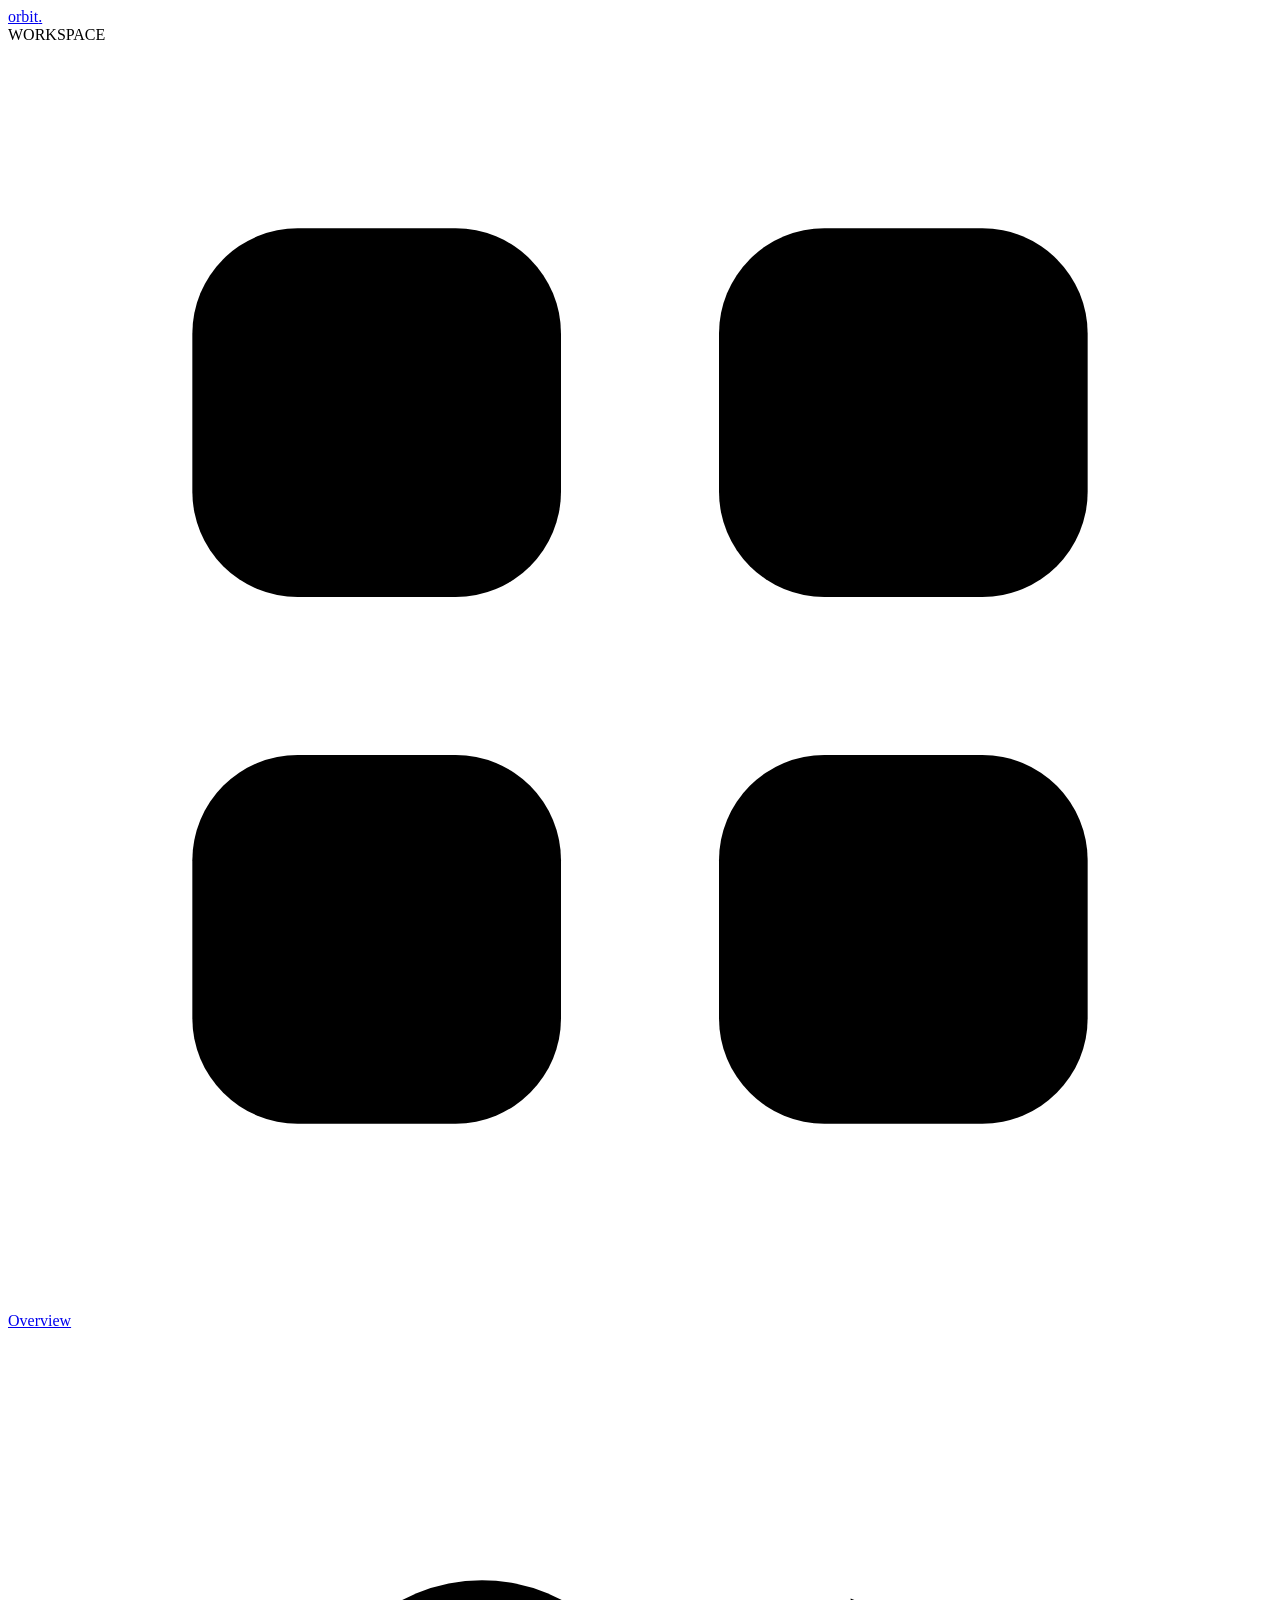
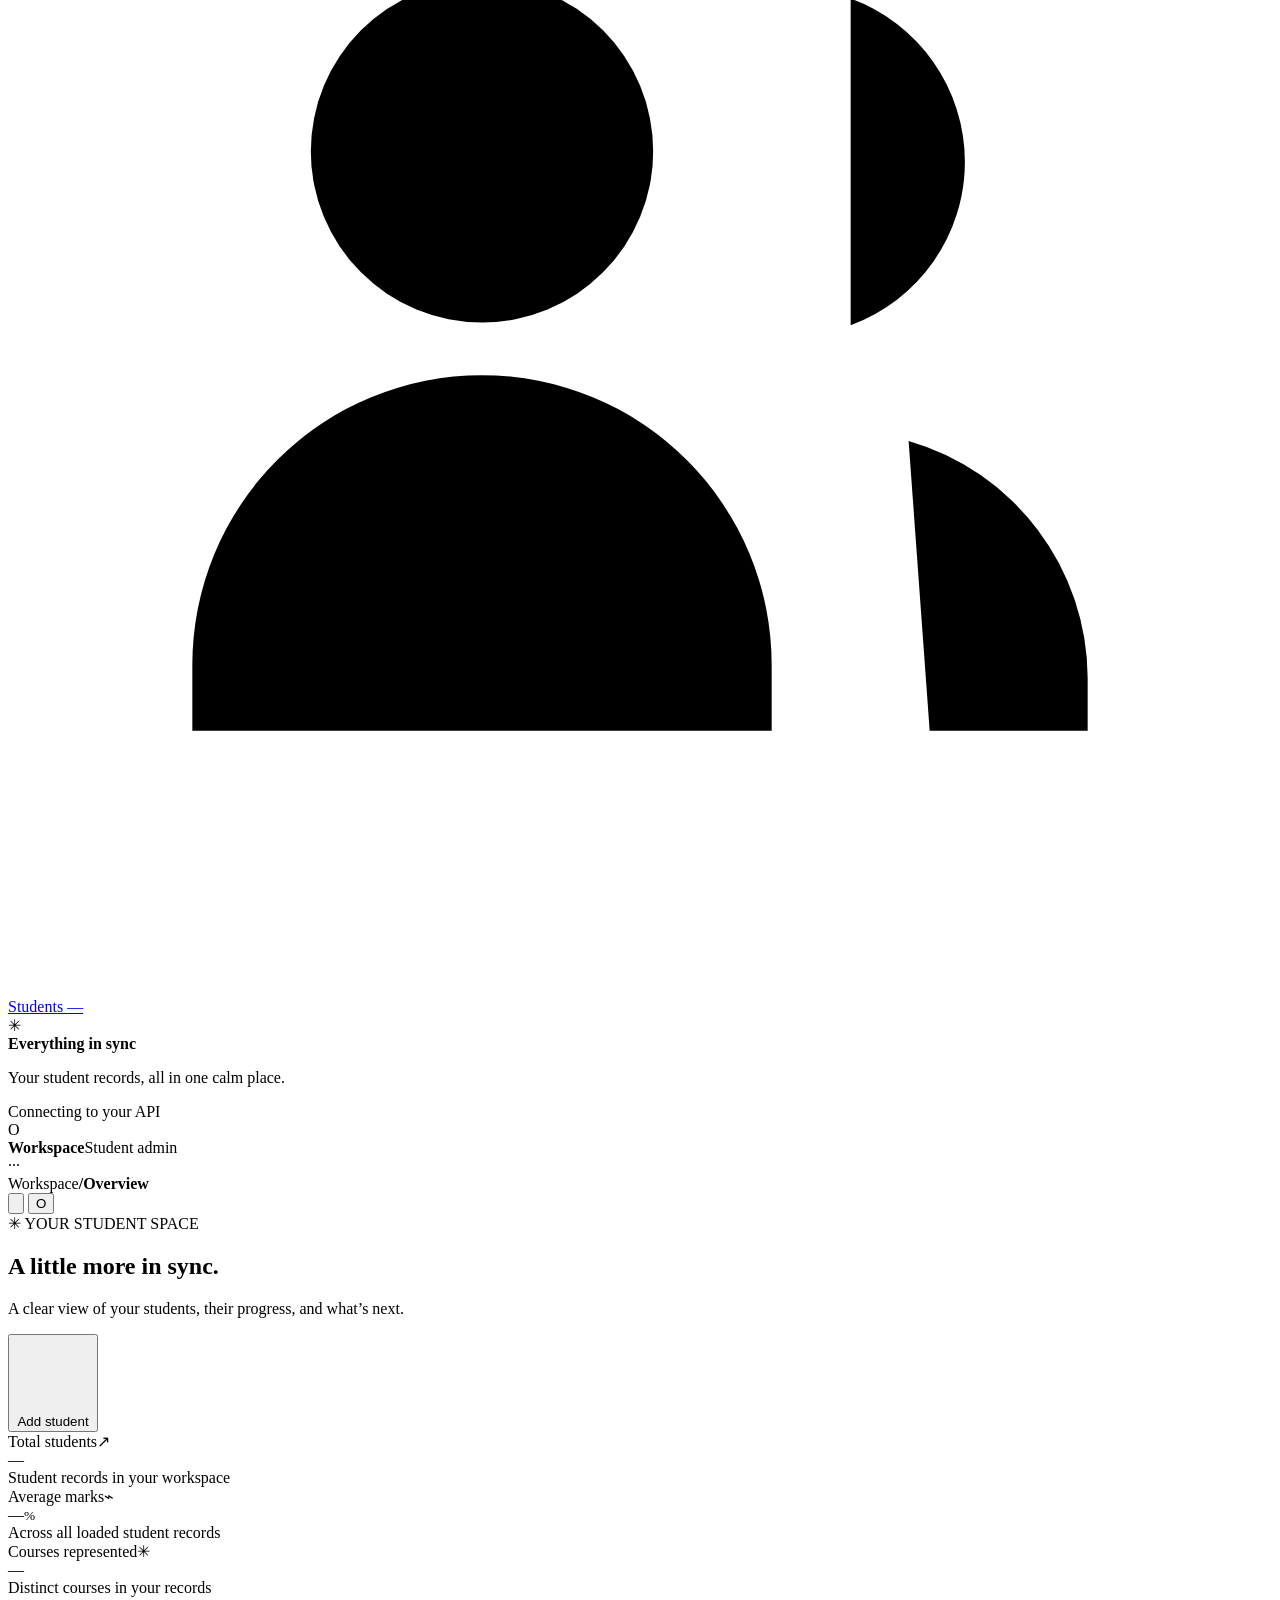
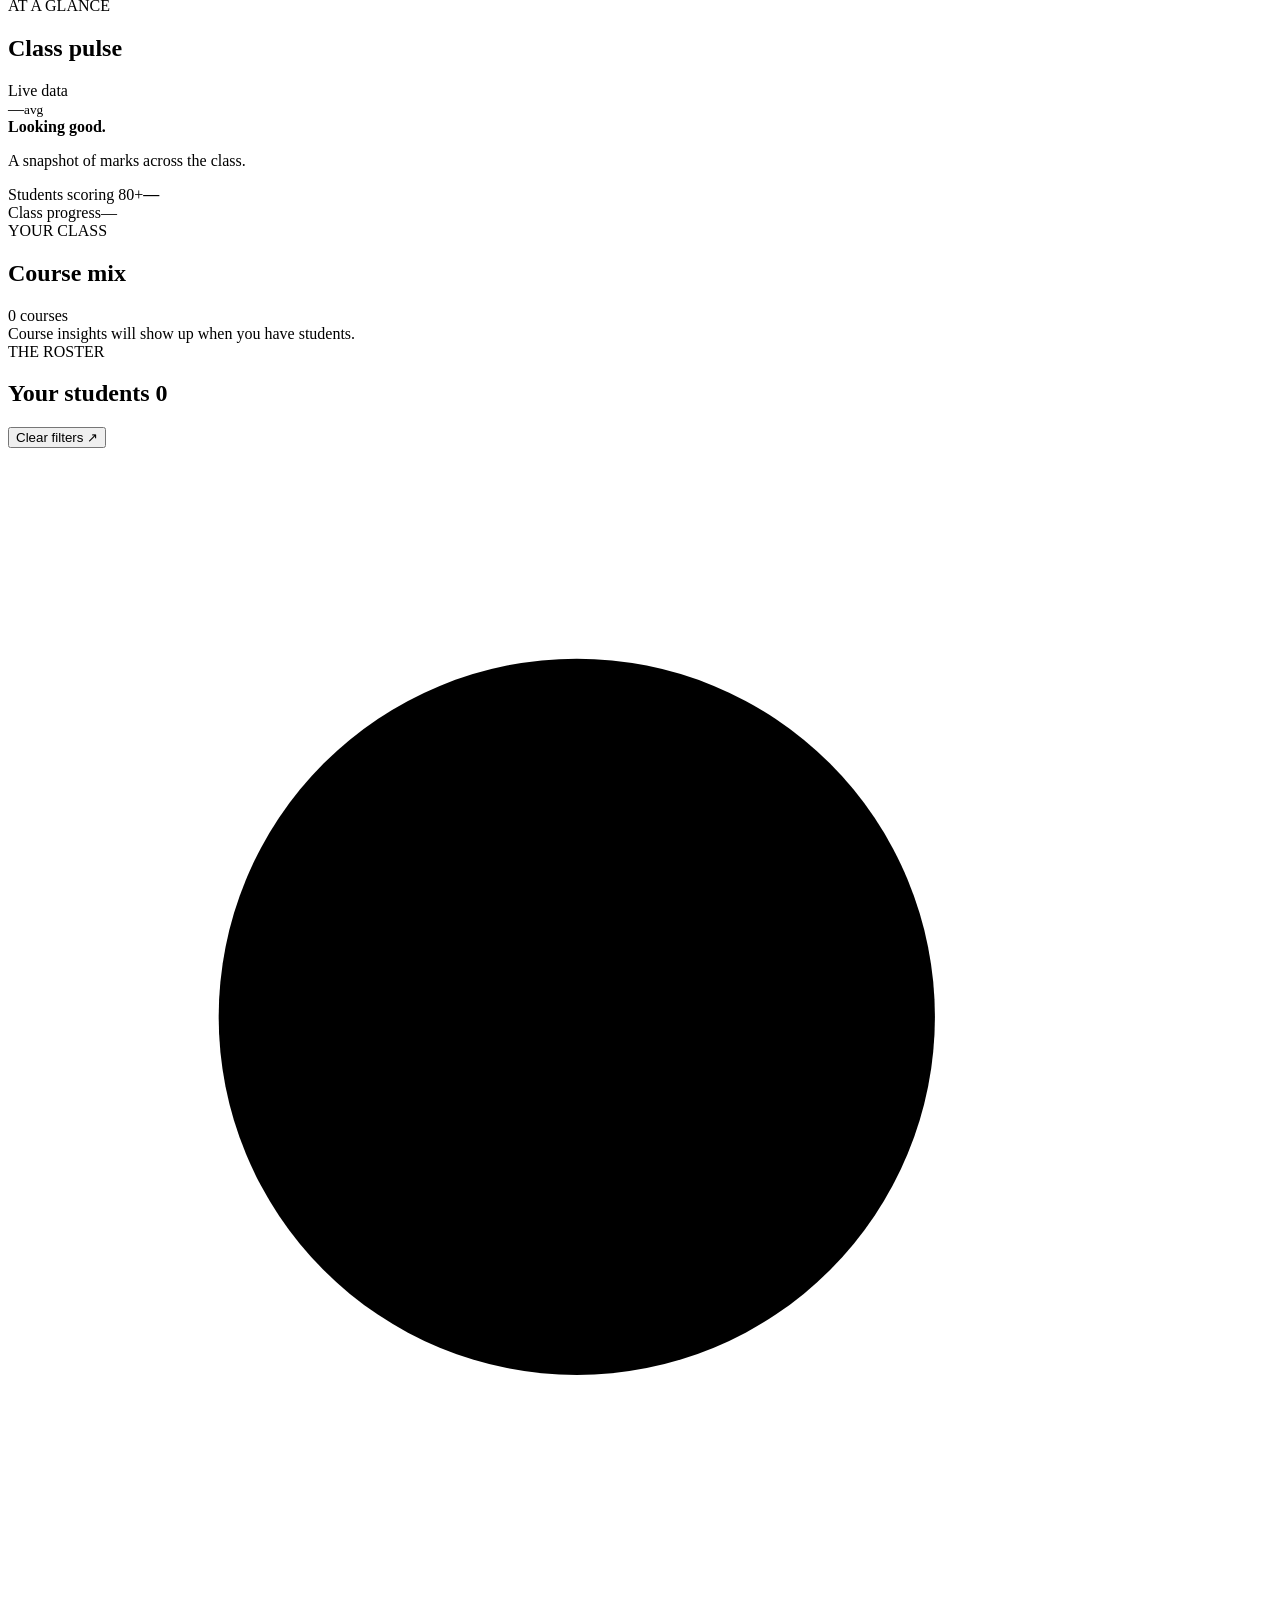
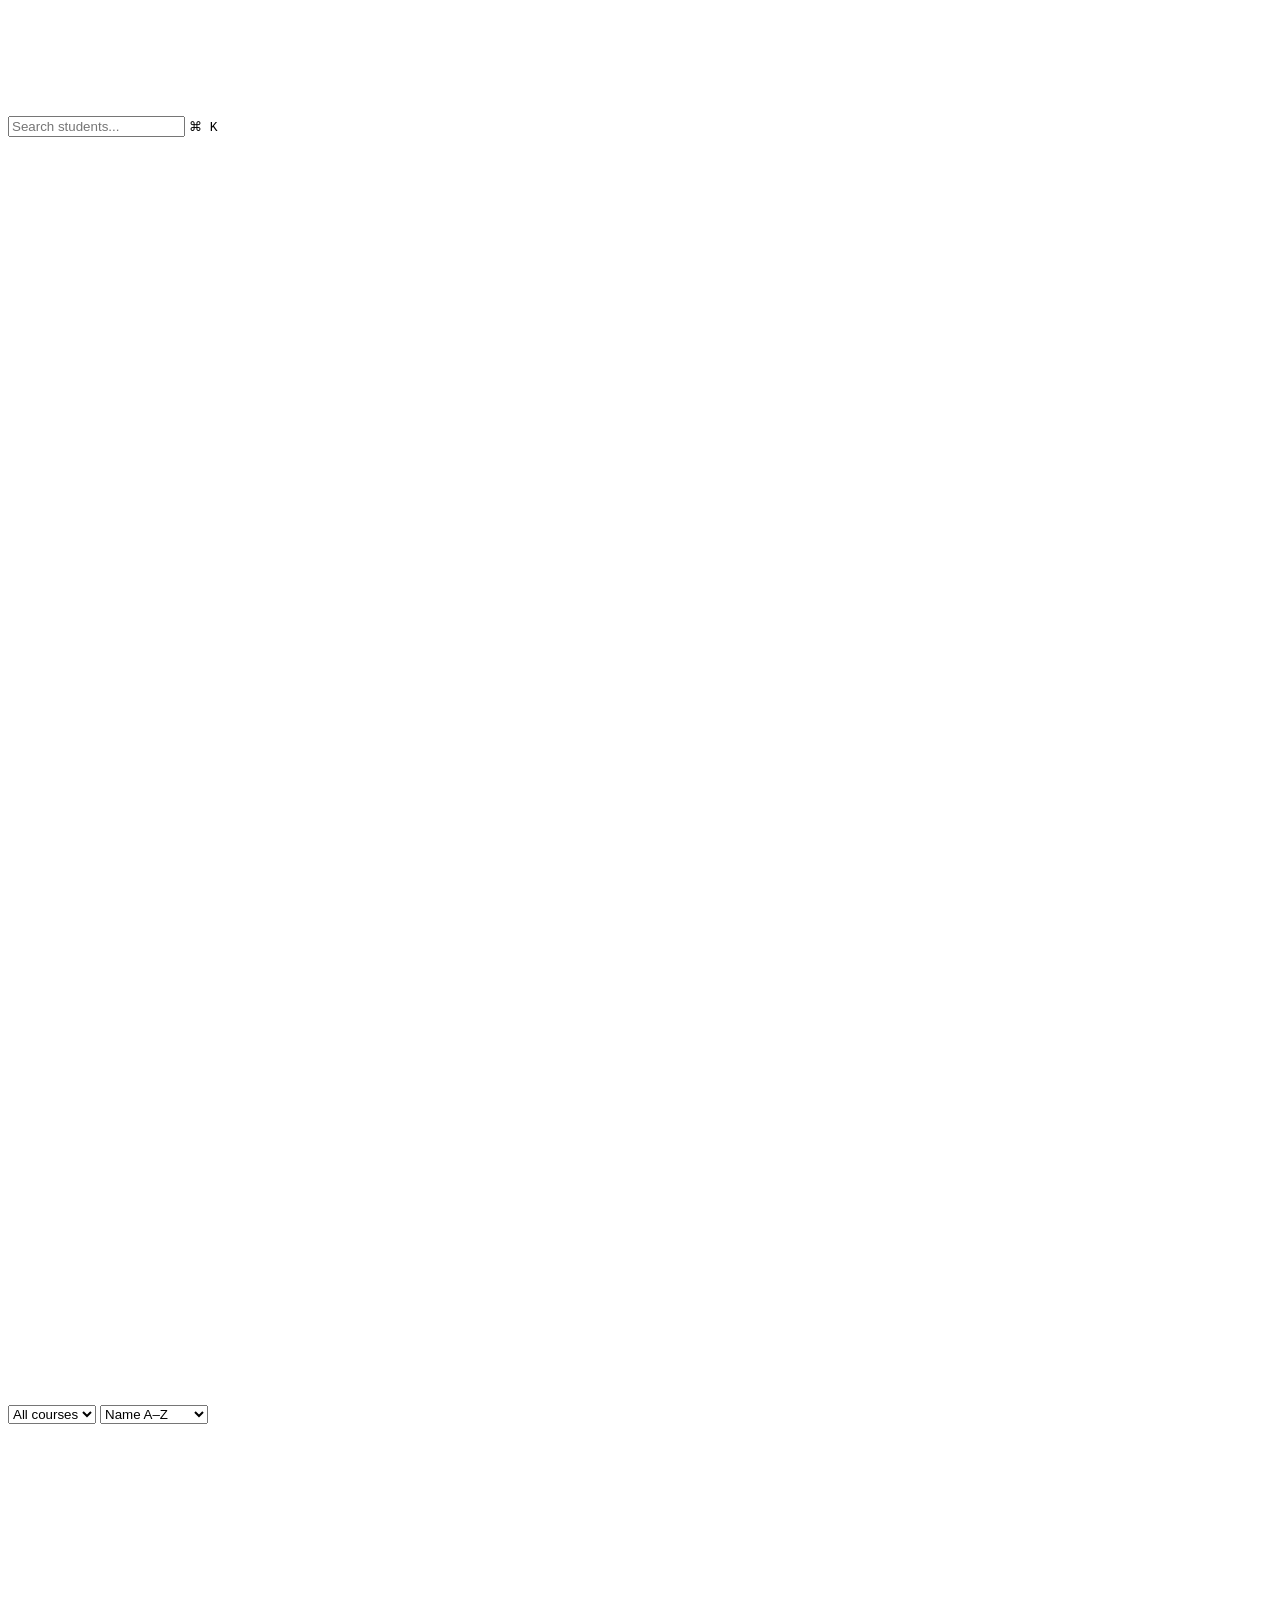
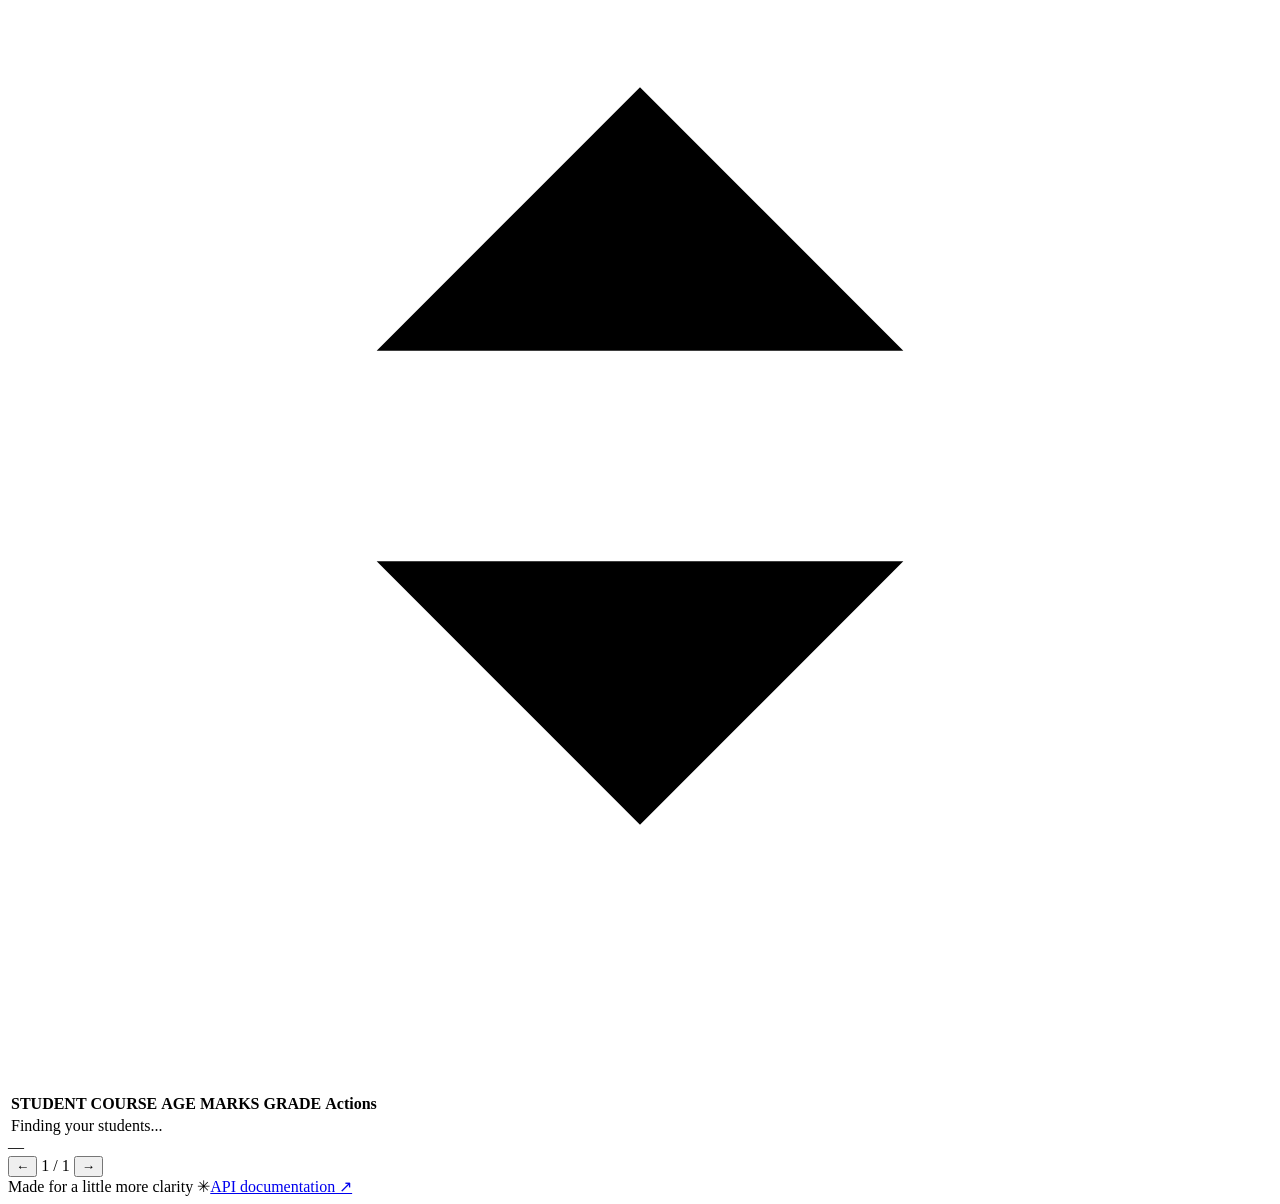
==== static/index.html @ 695fb4ba "ui" ====
<!doctype html>
<html lang="en">
  <head>
    <meta charset="utf-8" />
    <meta name="viewport" content="width=device-width, initial-scale=1" />
    <meta name="theme-color" content="#10121b" />
    <meta name="description" content="A calm, clear workspace for managing student records." />
    <title>Orbit — Student workspace</title>
    <link rel="preconnect" href="https://fonts.googleapis.com" />
    <link rel="preconnect" href="https://fonts.gstatic.com" crossorigin />
    <link href="https://fonts.googleapis.com/css2?family=DM+Sans:wght@400;500;600;700&family=Manrope:wght@400;500;600;700;800&display=swap" rel="stylesheet" />
    <link rel="stylesheet" href="/styles.css" />
    <script src="/app.js" defer></script>
  </head>
  <body>
    <div class="ambient ambient-one"></div>
    <div class="ambient ambient-two"></div>
    <div class="app-shell">
      <aside class="sidebar">
        <a class="brand" href="/" aria-label="Orbit home">
          <span class="brand-mark"><span></span><span></span><span></span></span>
          <span class="brand-name">orbit<span>.</span></span>
        </a>

        <div class="workspace-label">WORKSPACE</div>
        <nav class="side-nav" aria-label="Main navigation">
          <a class="nav-link active" href="#overview">
            <svg viewBox="0 0 24 24" aria-hidden="true"><rect x="3.5" y="3.5" width="7" height="7" rx="2"/><rect x="13.5" y="3.5" width="7" height="7" rx="2"/><rect x="3.5" y="13.5" width="7" height="7" rx="2"/><rect x="13.5" y="13.5" width="7" height="7" rx="2"/></svg>
            Overview
          </a>
          <a class="nav-link" href="#students">
            <svg viewBox="0 0 24 24" aria-hidden="true"><circle cx="9" cy="8" r="3.25"/><path d="M3.5 19v-1.25a5.5 5.5 0 0 1 11 0V19zM16 5.1a3.3 3.3 0 0 1 0 6.2m1.1 2.2a4.7 4.7 0 0 1 3.4 4.5V19h-3"/></svg>
            Students
            <span class="nav-count" id="nav-count">—</span>
          </a>
        </nav>

        <div class="sidebar-bottom">
          <div class="help-card">
            <div class="help-icon">✳</div>
            <strong>Everything in sync</strong>
            <p>Your student records, all in one calm place.</p>
            <span class="connection"><i></i><span id="connection-label">Connecting to your API</span></span>
          </div>
          <div class="profile">
            <div class="avatar avatar-you">O</div>
            <div class="profile-copy"><strong>Workspace</strong><span>Student admin</span></div>
            <span class="profile-dots">···</span>
          </div>
        </div>
      </aside>

      <main class="main-content" id="overview">
        <header class="topbar">
          <div class="breadcrumb"><span>Workspace</span><b>/</b><strong>Overview</strong></div>
          <div class="topbar-actions">
            <span class="today-label" id="today-label"></span>
            <button class="icon-button" id="refresh-button" aria-label="Refresh student records" title="Refresh">
              <svg viewBox="0 0 24 24" aria-hidden="true"><path d="M20 7v5h-5M4.6 9a7.5 7.5 0 0 1 12.6-2L20 12M4 17v-5h5m10.4 3a7.5 7.5 0 0 1-12.6 2L4 12"/></svg>
            </button>
            <button class="avatar avatar-top" aria-label="Workspace profile">O</button>
          </div>
        </header>

        <section class="welcome-row">
          <div>
            <div class="eyebrow"><span class="sparkle">✳</span> YOUR STUDENT SPACE</div>
            <h1>A little more <span>in sync.</span></h1>
            <p class="welcome-copy">A clear view of your students, their progress, and what’s next.</p>
          </div>
          <button class="primary-button" id="add-student-button">
            <svg viewBox="0 0 24 24" aria-hidden="true"><path d="M12 5v14M5 12h14"/></svg>
            Add student
          </button>
        </section>

        <section class="stats-grid" aria-label="Student summary">
          <article class="stat-card stat-highlight">
            <div class="stat-top"><span class="stat-label">Total students</span><span class="stat-icon icon-lilac">↗</span></div>
            <div class="stat-value" id="stat-total">—</div>
            <div class="stat-foot"><span class="status-dot"></span> Student records in your workspace</div>
            <div class="stat-decoration decoration-orbit"></div>
          </article>
          <article class="stat-card">
            <div class="stat-top"><span class="stat-label">Average marks</span><span class="stat-icon icon-mint">⌁</span></div>
            <div class="stat-value"><span id="stat-average">—</span><small>%</small></div>
            <div class="stat-foot">Across all loaded student records</div>
            <div class="mini-meter"><span id="average-meter"></span></div>
          </article>
          <article class="stat-card">
            <div class="stat-top"><span class="stat-label">Courses represented</span><span class="stat-icon icon-peach">✳</span></div>
            <div class="stat-value" id="stat-courses">—</div>
            <div class="stat-foot">Distinct courses in your records</div>
            <div class="course-pips" aria-hidden="true"><i></i><i></i><i></i><i></i><i></i></div>
          </article>
        </section>

        <section class="insights-grid">
          <article class="panel pulse-panel">
            <div class="panel-heading">
              <div><span class="section-kicker">AT A GLANCE</span><h2>Class pulse</h2></div>
              <span class="live-badge"><i></i> Live data</span>
            </div>
            <div class="pulse-content">
              <div class="pulse-score">
                <div class="pulse-ring"><span id="pulse-average">—</span><small>avg</small></div>
                <div><strong>Looking good.</strong><p>A snapshot of marks across the class.</p></div>
              </div>
              <div class="pulse-divider"></div>
              <div class="grade-row">
                <div class="grade-copy"><span>Students scoring 80+</span><strong id="high-score-count">—</strong></div>
                <div class="grade-track"><span id="high-score-meter"></span></div>
                <div class="grade-caption"><span>Class progress</span><span id="high-score-percent">—</span></div>
              </div>
            </div>
          </article>
          <article class="panel course-panel">
            <div class="panel-heading">
              <div><span class="section-kicker">YOUR CLASS</span><h2>Course mix</h2></div>
              <span class="subtle-count" id="course-total">0 courses</span>
            </div>
            <div class="course-list" id="course-list">
              <div class="empty-inline">Course insights will show up when you have students.</div>
            </div>
          </article>
        </section>

        <section class="students-section" id="students">
          <div class="section-title-row">
            <div><span class="section-kicker">THE ROSTER</span><h2>Your students <span class="title-count" id="roster-count">0</span></h2></div>
            <button class="text-button" id="clear-filters">Clear filters <span>↗</span></button>
          </div>
          <div class="table-toolbar">
            <label class="search-box">
              <svg viewBox="0 0 24 24" aria-hidden="true"><circle cx="10.8" cy="10.8" r="6.8"/><path d="m16 16 4.2 4.2"/></svg>
              <input id="search-input" type="search" placeholder="Search students..." autocomplete="off" />
              <kbd>⌘ K</kbd>
            </label>
            <div class="toolbar-filters">
              <label class="select-wrap">
                <svg viewBox="0 0 24 24" aria-hidden="true"><path d="M4 6h16M7 12h10m-7 6h4"/></svg>
                <select id="course-filter" aria-label="Filter by course"><option value="">All courses</option></select>
              </label>
              <label class="select-wrap sort-select">
                <select id="sort-select" aria-label="Sort students">
                  <option value="name-asc">Name A–Z</option>
                  <option value="name-desc">Name Z–A</option>
                  <option value="marks-desc">Highest marks</option>
                  <option value="marks-asc">Lowest marks</option>
                  <option value="age-asc">Age: youngest</option>
                  <option value="age-desc">Age: oldest</option>
                </select>
                <svg viewBox="0 0 24 24" aria-hidden="true"><path d="m7 10 5-5 5 5M7 14l5 5 5-5"/></svg>
              </label>
            </div>
          </div>

          <div class="table-wrap">
            <table>
              <thead><tr><th>STUDENT</th><th>COURSE</th><th>AGE</th><th>MARKS</th><th>GRADE</th><th><span class="sr-only">Actions</span></th></tr></thead>
              <tbody id="student-rows">
                <tr><td colspan="6"><div class="loading-state"><span class="loader"></span> Finding your students...</div></td></tr>
              </tbody>
            </table>
          </div>
          <div class="table-footer">
            <span id="pagination-summary">—</span>
            <div class="pagination-controls">
              <button class="page-button" id="previous-page" aria-label="Previous page">←</button>
              <span id="page-indicator">1 / 1</span>
              <button class="page-button" id="next-page" aria-label="Next page">→</button>
            </div>
          </div>
        </section>

        <footer class="footer"><span>Made for a little more clarity <span class="footer-star">✳</span></span><a href="/docs" target="_blank" rel="noreferrer">API documentation ↗</a></footer>
      </main>
    </div>

    <dialog class="student-dialog" id="student-dialog" aria-labelledby="dialog-title">
      <form id="student-form" novalidate>
        <div class="dialog-top">
          <div><span class="section-kicker" id="dialog-kicker">NEW RECORD</span><h2 id="dialog-title">Add a student</h2><p id="dialog-description">A few details and you’re all set.</p></div>
          <button type="button" class="dialog-close" id="close-dialog" aria-label="Close dialog">×</button>
        </div>
        <div class="form-grid">
          <label class="form-field" id="id-field"><span>Student ID</span><input name="id" placeholder="e.g. S001" required maxlength="50" /><small>A unique ID for this student</small></label>
          <label class="form-field"><span>Full name</span><input name="name" placeholder="e.g. Alex Morgan" required minlength="2" maxlength="100" /></label>
          <label class="form-field"><span>Email address</span><input name="email" type="email" placeholder="alex@example.com" required /></label>
          <label class="form-field"><span>Age</span><input name="age" type="number" placeholder="18" min="10" max="39" required /></label>
          <label class="form-field form-wide"><span>Course</span><input name="course" placeholder="e.g. Web development" required maxlength="100" /></label>
          <label class="form-field form-wide"><span>Marks <em>10–100</em></span><input name="marks" type="number" placeholder="Enter a score" min="10.01" max="100" step="any" required /></label>
        </div>
        <div class="form-error" id="form-error" role="alert"></div>
        <div class="dialog-actions">
          <button type="button" class="secondary-button" id="cancel-dialog">Cancel</button>
          <button type="submit" class="primary-button" id="save-button">Save student <span>↗</span></button>
        </div>
      </form>
    </dialog>

    <div class="toast-region" id="toast-region" aria-live="polite" aria-atomic="true"></div>
  </body>
</html>
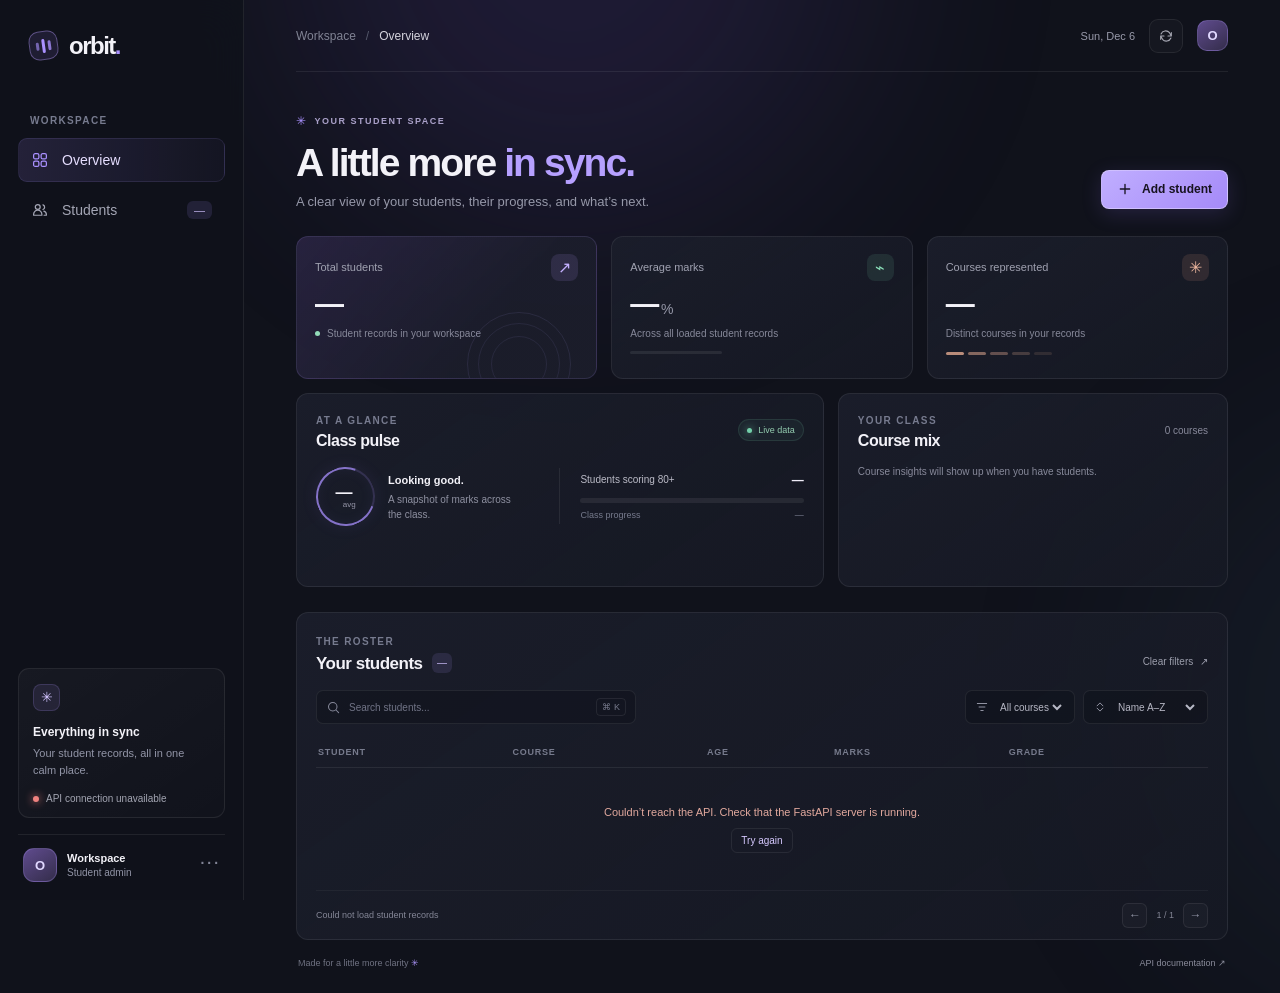
==== commit b080a83a: "update 3" ====
--- a/static/index.html
+++ b/static/index.html
@@ -9,8 +9,8 @@
     <link rel="preconnect" href="https://fonts.googleapis.com" />
     <link rel="preconnect" href="https://fonts.gstatic.com" crossorigin />
     <link href="https://fonts.googleapis.com/css2?family=DM+Sans:wght@400;500;600;700&family=Manrope:wght@400;500;600;700;800&display=swap" rel="stylesheet" />
-    <link rel="stylesheet" href="/styles.css" />
-    <script src="/app.js" defer></script>
+    <link rel="stylesheet" href="styles.css" />
+    <script src="app.js" defer></script>
   </head>
   <body>
     <div class="ambient ambient-one"></div>
@@ -173,7 +173,7 @@
           </div>
         </section>
 
-        <footer class="footer"><span>Made for a little more clarity <span class="footer-star">✳</span></span><a href="/docs" target="_blank" rel="noreferrer">API documentation ↗</a></footer>
+        <footer class="footer"><span>Made for a little more clarity <span class="footer-star">✳</span></span><a href="https://fastapi-73x0.onrender.com/docs" target="_blank" rel="noreferrer">API documentation ↗</a></footer>
       </main>
     </div>
 
--- a/static/styles.css
+++ b/static/styles.css
@@ -0,0 +1,310 @@
+:root {
+  color-scheme: dark;
+  --bg: #10121b;
+  --panel: rgba(25, 28, 40, .82);
+  --panel-solid: #191c28;
+  --line: rgba(255, 255, 255, .075);
+  --muted: #9295a7;
+  --text: #f3f2f8;
+  --purple: #aa91ff;
+  --purple-bright: #9c7cff;
+  --mint: #85d8b5;
+  --peach: #f3b99e;
+  font-family: "DM Sans", "Segoe UI", sans-serif;
+  font-synthesis: none;
+  text-rendering: optimizeLegibility;
+}
+
+* { box-sizing: border-box; }
+html { min-width: 360px; scroll-behavior: smooth; }
+body { margin: 0; min-height: 100vh; color: var(--text); background: var(--bg); font-size: 14px; }
+button, input, select { font: inherit; }
+button, a, select { -webkit-tap-highlight-color: transparent; }
+button { color: inherit; }
+a { color: inherit; text-decoration: none; }
+button:focus-visible, a:focus-visible, input:focus-visible, select:focus-visible { outline: 2px solid var(--purple); outline-offset: 3px; }
+.ambient { position: fixed; z-index: -1; width: 580px; height: 580px; border-radius: 50%; filter: blur(115px); pointer-events: none; opacity: .14; }
+.ambient-one { top: -350px; left: 22%; background: #7653cf; }
+.ambient-two { top: 46%; right: -450px; background: #406785; opacity: .1; }
+.app-shell { display: flex; min-height: 100vh; }
+
+.sidebar { position: fixed; inset: 0 auto 0 0; z-index: 3; display: flex; flex-direction: column; width: 244px; padding: 31px 18px 17px; border-right: 1px solid var(--line); background: rgba(16, 18, 27, .84); backdrop-filter: blur(22px); }
+.brand { display: inline-flex; align-items: center; gap: 11px; width: fit-content; margin: 0 0 55px 11px; }
+.brand-mark { display: flex; align-items: center; justify-content: center; gap: 3px; width: 29px; height: 29px; border: 1px solid rgba(184, 159, 255, .4); border-radius: 10px; background: rgba(160, 132, 255, .11); transform: rotate(-8deg); }
+.brand-mark span { width: 3px; border-radius: 4px; background: var(--purple); }
+.brand-mark span:nth-child(1) { height: 8px; opacity: .62; }
+.brand-mark span:nth-child(2) { height: 14px; }
+.brand-mark span:nth-child(3) { height: 10px; opacity: .78; }
+.brand-name { font: 800 24px "Manrope", "Segoe UI", sans-serif; letter-spacing: -1.5px; }
+.brand-name > span { color: var(--purple); }
+.workspace-label, .section-kicker { color: #777b8f; font-size: 10px; font-weight: 700; letter-spacing: 1.35px; }
+.workspace-label { margin: 0 12px 12px; }
+.side-nav { display: grid; gap: 6px; }
+.nav-link { display: flex; align-items: center; gap: 13px; min-height: 44px; padding: 0 12px; color: #a4a6b5; border: 1px solid transparent; border-radius: 9px; transition: .2s ease; }
+.nav-link:hover { color: var(--text); background: rgba(255,255,255,.035); }
+.nav-link.active { color: #e6deff; border-color: rgba(171, 146, 255, .12); background: linear-gradient(90deg, rgba(162, 134, 255, .14), rgba(162, 134, 255, .035)); }
+.nav-link svg, .icon-button svg, .primary-button svg, .search-box svg, .select-wrap svg { width: 18px; height: 18px; fill: none; stroke: currentColor; stroke-width: 1.65; stroke-linecap: round; stroke-linejoin: round; }
+.nav-link.active svg { color: var(--purple); }
+.nav-count { margin-left: auto; padding: 3px 7px; color: #beb1e8; border-radius: 6px; background: rgba(164, 139, 255, .13); font-size: 11px; }
+.sidebar-bottom { margin-top: auto; }
+.help-card { padding: 15px 14px 13px; border: 1px solid var(--line); border-radius: 11px; background: linear-gradient(145deg, rgba(255,255,255,.035), rgba(255,255,255,.012)); }
+.help-icon { display: grid; place-items: center; width: 27px; height: 27px; margin-bottom: 12px; color: #d3c4ff; border: 1px solid rgba(171,146,255,.18); border-radius: 8px; background: rgba(171,146,255,.1); }
+.help-card strong { font-size: 12px; font-weight: 600; }
+.help-card p { margin: 6px 0 13px; color: var(--muted); font-size: 11px; line-height: 1.6; }
+.connection { display: flex; align-items: center; gap: 7px; color: #a3a5b2; font-size: 10px; }
+.connection i, .live-badge i { width: 6px; height: 6px; border-radius: 50%; background: #e2b974; box-shadow: 0 0 8px currentColor; }
+.connection.online i, .live-badge i { background: #73cfaa; color: #73cfaa; }
+.connection.offline i { background: #ef827f; color: #ef827f; }
+.profile { display: flex; align-items: center; gap: 10px; margin-top: 16px; padding: 13px 5px 1px; border-top: 1px solid var(--line); }
+.avatar { display: grid; place-items: center; flex: none; width: 34px; height: 34px; color: #e1d8ff; border: 1px solid rgba(181,156,255,.25); border-radius: 11px; background: linear-gradient(145deg, #5f4b8d, #342d4b); font: 700 13px "Manrope", sans-serif; }
+.profile-copy { display: grid; gap: 3px; }
+.profile-copy strong { font-size: 11px; font-weight: 600; }
+.profile-copy span { color: var(--muted); font-size: 10px; }
+.profile-dots { margin-left: auto; color: #818496; font-size: 21px; letter-spacing: 1px; transform: translateY(-4px); }
+
+.main-content { width: min(100% - 244px, 1440px); max-width: 1196px; margin: 0 auto 0 244px; padding: 0 52px 25px; }
+.topbar { display: flex; align-items: center; justify-content: space-between; height: 72px; border-bottom: 1px solid var(--line); }
+.breadcrumb { display: flex; align-items: center; gap: 10px; color: #808394; font-size: 12px; }
+.breadcrumb b { color: #55596b; font-weight: 400; }
+.breadcrumb strong { color: #d3d2dc; font-weight: 500; }
+.topbar-actions { display: flex; align-items: center; gap: 14px; }
+.today-label { color: #989aaa; font-size: 11px; }
+.icon-button, .page-button, .dialog-close { display: grid; place-items: center; padding: 0; border: 1px solid var(--line); background: rgba(255,255,255,.025); cursor: pointer; transition: .2s ease; }
+.icon-button { width: 34px; height: 34px; color: #a8a9b5; border-radius: 9px; }
+.icon-button:hover, .page-button:hover { color: var(--text); border-color: rgba(171,146,255,.35); background: rgba(171,146,255,.1); }
+.icon-button svg { width: 16px; height: 16px; }
+.icon-button.spinning svg { animation: spin .7s ease; }
+.avatar-top { width: 31px; height: 31px; border-radius: 10px; cursor: default; }
+@keyframes spin { to { transform: rotate(360deg); } }
+
+.welcome-row { display: flex; align-items: flex-end; justify-content: space-between; gap: 20px; margin: 42px 0 27px; }
+.eyebrow { display: flex; align-items: center; gap: 7px; color: #aaa1c9; font-size: 9px; font-weight: 700; letter-spacing: 1.5px; }
+.sparkle { color: var(--purple); font-size: 12px; }
+h1, h2, p { margin-top: 0; }
+h1, h2 { font-family: "Manrope", "Segoe UI", sans-serif; }
+h1 { margin: 12px 0 7px; font-size: clamp(29px, 3.1vw, 39px); font-weight: 600; letter-spacing: -1.9px; line-height: 1.2; }
+h1 span { color: #b6a0ff; }
+.welcome-copy { margin: 0; color: #9698a9; font-size: 13px; }
+.primary-button { display: inline-flex; align-items: center; justify-content: center; gap: 9px; min-height: 39px; padding: 0 15px; color: #171320; border: 1px solid rgba(229,219,255,.5); border-radius: 8px; background: linear-gradient(135deg, #c0aeff, #a58af8); box-shadow: 0 5px 20px rgba(134, 103, 226, .18); font-size: 12px; font-weight: 700; cursor: pointer; transition: transform .18s ease, box-shadow .18s ease; }
+.primary-button:hover { box-shadow: 0 8px 26px rgba(134, 103, 226, .3); transform: translateY(-1px); }
+.primary-button svg { width: 16px; height: 16px; stroke-width: 2; }
+
+.stats-grid { display: grid; grid-template-columns: repeat(3, minmax(0, 1fr)); gap: 14px; }
+.stat-card, .panel, .students-section { position: relative; overflow: hidden; border: 1px solid var(--line); border-radius: 12px; background: linear-gradient(145deg, rgba(27,30,43,.93), rgba(23,26,37,.78)); }
+.stat-card { min-height: 143px; padding: 17px 18px 15px; }
+.stat-highlight { border-color: rgba(178,157,255,.15); background: linear-gradient(130deg, rgba(67,54,104,.45), rgba(28,30,44,.88) 65%); }
+.stat-top { display: flex; align-items: center; justify-content: space-between; }
+.stat-label { color: #a0a2b1; font-size: 11px; }
+.stat-icon { display: grid; place-items: center; width: 27px; height: 27px; border-radius: 8px; font-size: 16px; }
+.icon-lilac { color: #c4b1ff; background: rgba(176,149,255,.13); }
+.icon-mint { color: #8bdfb9; background: rgba(123,218,172,.11); }
+.icon-peach { color: #f0b89f; background: rgba(237,164,132,.12); }
+.stat-value { margin-top: 7px; font: 700 29px "Manrope", sans-serif; letter-spacing: -1.4px; }
+.stat-value small { margin-left: 3px; color: #9799a9; font: 500 14px "DM Sans", sans-serif; }
+.stat-foot { display: flex; align-items: center; gap: 7px; margin-top: 7px; color: #87899a; font-size: 10px; }
+.status-dot { width: 5px; height: 5px; border-radius: 50%; background: #92dbb8; }
+.stat-decoration { position: absolute; right: 25px; bottom: -38px; width: 104px; height: 104px; border: 1px solid rgba(188,166,255,.1); border-radius: 50%; }
+.stat-decoration::before, .stat-decoration::after { position: absolute; content: ""; border: 1px solid rgba(188,166,255,.09); border-radius: 50%; }
+.stat-decoration::before { inset: 10px; }
+.stat-decoration::after { inset: 23px; }
+.mini-meter { width: 92px; height: 3px; margin-top: 12px; overflow: hidden; border-radius: 8px; background: rgba(255,255,255,.08); }
+.mini-meter span { display: block; width: 0; height: 100%; border-radius: inherit; background: linear-gradient(90deg, #76d9b1, #a8e8cb); transition: width .5s ease; }
+.course-pips { display: flex; gap: 4px; margin-top: 13px; }
+.course-pips i { width: 18px; height: 3px; border-radius: 5px; background: #efb397; opacity: .75; }
+.course-pips i:nth-child(2) { opacity: .5; }.course-pips i:nth-child(3) { opacity: .35; }.course-pips i:nth-child(4) { opacity: .22; }.course-pips i:nth-child(5) { opacity: .12; }
+
+.insights-grid { display: grid; grid-template-columns: 1.15fr .85fr; gap: 14px; margin-top: 14px; }
+.panel { min-height: 194px; padding: 17px 19px; }
+.panel-heading { display: flex; align-items: center; justify-content: space-between; }
+.panel h2, .section-title-row h2 { margin: 5px 0 0; font-size: 16px; font-weight: 600; letter-spacing: -.5px; }
+.live-badge { display: inline-flex; align-items: center; gap: 6px; padding: 5px 8px; color: #94cdb0; border: 1px solid rgba(116,204,161,.13); border-radius: 20px; background: rgba(116,204,161,.06); font-size: 9px; }
+.live-badge i { width: 5px; height: 5px; }
+.pulse-content { display: grid; grid-template-columns: 1fr 1px 1fr; align-items: center; gap: 20px; margin-top: 17px; }
+.pulse-score { display: flex; align-items: center; gap: 13px; }
+.pulse-ring { display: flex; flex-direction: column; align-items: center; justify-content: center; flex: none; width: 59px; height: 59px; border: 2px solid rgba(170,145,255,.75); border-right-color: rgba(170,145,255,.19); border-radius: 50%; box-shadow: 0 0 18px rgba(161,133,255,.08), inset 0 0 14px rgba(161,133,255,.05); transform: rotate(-25deg); }
+.pulse-ring > * { transform: rotate(25deg); }
+.pulse-ring span { font: 700 17px "Manrope", sans-serif; }
+.pulse-ring small { margin-top: -2px; color: #9697a9; font-size: 8px; }
+.pulse-score strong { font-size: 11px; font-weight: 600; }
+.pulse-score p { max-width: 130px; margin: 5px 0 0; color: #8f91a1; font-size: 10px; line-height: 1.5; }
+.pulse-divider { width: 1px; height: 56px; background: var(--line); }
+.grade-copy, .grade-caption { display: flex; justify-content: space-between; align-items: center; }
+.grade-copy { color: #bcbcc8; font-size: 10px; }
+.grade-copy strong { color: #f0edf8; font: 600 12px "Manrope", sans-serif; }
+.grade-track { height: 5px; margin: 11px 0 7px; overflow: hidden; border-radius: 10px; background: rgba(255,255,255,.07); }
+.grade-track span { display: block; width: 0; height: 100%; border-radius: inherit; background: linear-gradient(90deg, #9274e8, #c0aaff); transition: width .5s ease; }
+.grade-caption { color: #777b8d; font-size: 9px; }
+.subtle-count { color: #888a9b; font-size: 10px; }
+.course-list { display: grid; gap: 11px; margin-top: 16px; }
+.course-item { display: grid; grid-template-columns: minmax(78px, .75fr) 1.2fr 25px; align-items: center; gap: 10px; }
+.course-name { overflow: hidden; color: #b7b8c5; font-size: 10px; text-overflow: ellipsis; white-space: nowrap; }
+.course-bar { height: 5px; overflow: hidden; border-radius: 10px; background: rgba(255,255,255,.06); }
+.course-bar span { display: block; height: 100%; border-radius: inherit; background: linear-gradient(90deg, #826cce, #bba8ff); }
+.course-item:nth-child(2n) .course-bar span { background: linear-gradient(90deg, #4c9f88, #8bdbb7); }
+.course-item:nth-child(3n) .course-bar span { background: linear-gradient(90deg, #b27660, #efb397); }
+.course-count { color: #86899a; font-size: 10px; text-align: right; }
+.empty-inline { color: #888a9b; font-size: 10px; }
+
+.students-section { margin-top: 25px; padding: 19px 19px 0; scroll-margin-top: 20px; }
+.section-title-row { display: flex; align-items: flex-end; justify-content: space-between; }
+.section-title-row h2 { font-size: 17px; }
+.title-count { display: inline-grid; place-items: center; min-width: 20px; height: 20px; margin-left: 5px; padding: 0 5px; color: #c4b5ef; border-radius: 6px; background: rgba(170,145,255,.12); font: 500 10px "DM Sans", sans-serif; vertical-align: 2px; }
+.text-button { padding: 6px 0; color: #9c9eac; border: 0; background: none; font-size: 10px; cursor: pointer; }
+.text-button:hover { color: #d0c3ff; }
+.text-button span { margin-left: 4px; }
+.table-toolbar { display: flex; align-items: center; justify-content: space-between; gap: 12px; margin-top: 17px; }
+.search-box, .select-wrap { display: flex; align-items: center; min-height: 34px; border: 1px solid var(--line); border-radius: 7px; background: rgba(11,13,21,.35); }
+.search-box { flex: 1; max-width: 320px; gap: 8px; padding: 0 9px; color: #858899; }
+.search-box svg { flex: none; width: 15px; height: 15px; }
+.search-box input { width: 100%; min-width: 0; padding: 8px 0; color: #e9e7f0; border: 0; outline: 0; background: transparent; font-size: 10px; }
+.search-box input::placeholder { color: #717486; }
+.search-box kbd { flex: none; padding: 3px 5px; color: #76798b; border: 1px solid rgba(255,255,255,.08); border-radius: 4px; font: 9px "DM Sans", sans-serif; }
+.toolbar-filters { display: flex; gap: 8px; }
+.select-wrap { gap: 7px; padding: 0 9px; color: #9597a7; }
+.select-wrap svg { flex: none; width: 14px; height: 14px; }
+.select-wrap select { max-width: 145px; padding: 8px 0; color: #b7b8c5; border: 0; outline: 0; background: transparent; font-size: 10px; cursor: pointer; }
+.select-wrap select option { color: #eee; background: #191c28; }
+.sort-select { flex-direction: row-reverse; }
+.table-wrap { width: 100%; margin-top: 13px; overflow-x: auto; }
+table { width: 100%; border-collapse: collapse; text-align: left; }
+thead { border-bottom: 1px solid var(--line); }
+th { padding: 10px 9px; color: #777b8d; font-size: 9px; font-weight: 600; letter-spacing: .75px; white-space: nowrap; }
+th:first-child, td:first-child { padding-left: 2px; }
+th:last-child, td:last-child { padding-right: 2px; text-align: right; }
+td { padding: 11px 9px; color: #bdbeca; border-bottom: 1px solid rgba(255,255,255,.045); font-size: 10px; white-space: nowrap; }
+tbody tr { transition: background .15s ease; }
+tbody tr:hover { background: rgba(255,255,255,.018); }
+.student-cell { display: flex; align-items: center; gap: 9px; min-width: 165px; }
+.student-avatar { display: grid; place-items: center; flex: none; width: 29px; height: 29px; color: #d4c7ff; border: 1px solid rgba(179,156,255,.12); border-radius: 9px; background: rgba(158,135,229,.13); font: 600 10px "Manrope", sans-serif; }
+.student-avatar.tone-1 { color: #a8e5c7; border-color: rgba(124,205,163,.14); background: rgba(103,185,143,.12); }
+.student-avatar.tone-2 { color: #f1c0a8; border-color: rgba(236,170,140,.13); background: rgba(204,136,104,.12); }
+.student-avatar.tone-3 { color: #9ec9ed; border-color: rgba(123,173,215,.15); background: rgba(93,143,185,.13); }
+.student-name { color: #e0dfe8; font-size: 10px; font-weight: 600; }
+.student-email { margin-top: 3px; color: #777a8a; font-size: 9px; }
+.course-chip { display: inline-block; max-width: 145px; overflow: hidden; padding: 5px 8px; color: #b9b0d7; border: 1px solid rgba(170,145,255,.1); border-radius: 5px; background: rgba(170,145,255,.065); font-size: 9px; text-overflow: ellipsis; white-space: nowrap; }
+.mark-cell { display: flex; align-items: center; gap: 7px; }
+.mark-number { width: 24px; color: #d4d1de; font-size: 10px; }
+.mark-track { width: 53px; height: 4px; overflow: hidden; border-radius: 5px; background: rgba(255,255,255,.07); }
+.mark-track span { display: block; height: 100%; border-radius: inherit; background: #8d78d0; }
+.mark-track .high { background: #77cba5; }
+.mark-track .low { background: #d99b7f; }
+.grade-chip { display: inline-grid; place-items: center; min-width: 25px; height: 22px; color: #b9e5cd; border: 1px solid rgba(119,203,165,.13); border-radius: 6px; background: rgba(119,203,165,.07); font: 600 9px "Manrope", sans-serif; }
+.grade-chip.grade-a { color: #d0c2ff; border-color: rgba(173,146,255,.14); background: rgba(173,146,255,.08); }
+.grade-chip.grade-f { color: #e4a995; border-color: rgba(220,144,114,.14); background: rgba(220,144,114,.07); }
+.row-actions { display: inline-flex; gap: 4px; opacity: .45; transition: opacity .16s ease; }
+tr:hover .row-actions, .row-actions:focus-within { opacity: 1; }
+.row-action { display: grid; place-items: center; width: 26px; height: 26px; padding: 0; color: #a6a7b5; border: 1px solid transparent; border-radius: 6px; background: transparent; cursor: pointer; }
+.row-action:hover { color: #d8ccff; border-color: rgba(170,145,255,.14); background: rgba(170,145,255,.08); }
+.row-action.delete:hover { color: #efa18e; border-color: rgba(239,161,142,.15); background: rgba(239,161,142,.08); }
+.row-action svg { width: 13px; height: 13px; fill: none; stroke: currentColor; stroke-width: 1.7; stroke-linecap: round; stroke-linejoin: round; }
+.loading-state, .empty-state, .error-state { display: flex; align-items: center; justify-content: center; gap: 10px; min-height: 100px; color: #898b9c; font-size: 11px; }
+.empty-state { flex-direction: column; gap: 6px; }
+.empty-state strong { color: #d4d1df; font-size: 12px; font-weight: 600; }
+.empty-state span { color: #858899; }
+.empty-state button { margin-top: 6px; padding: 7px 10px; color: #d0c4f6; border: 1px solid rgba(170,145,255,.17); border-radius: 6px; background: rgba(170,145,255,.08); cursor: pointer; font-size: 10px; }
+.error-state { flex-direction: column; color: #e2a99e; }
+.error-state button { padding: 6px 9px; color: #d6c9ff; border: 1px solid var(--line); border-radius: 6px; background: transparent; cursor: pointer; font-size: 10px; }
+.loader { width: 14px; height: 14px; border: 2px solid rgba(255,255,255,.12); border-top-color: var(--purple); border-radius: 50%; animation: spin .8s linear infinite; }
+.table-footer { display: flex; align-items: center; justify-content: space-between; min-height: 48px; color: #858797; font-size: 9px; }
+.pagination-controls { display: flex; align-items: center; gap: 9px; }
+.page-button { width: 25px; height: 25px; color: #9698a9; border-radius: 6px; font-size: 12px; }
+.page-button:disabled { opacity: .35; cursor: not-allowed; }
+.page-button:disabled:hover { color: #9698a9; border-color: var(--line); background: rgba(255,255,255,.025); }
+.footer { display: flex; align-items: center; justify-content: space-between; padding: 18px 2px 0; color: #6f7282; font-size: 9px; }
+.footer a { color: #898b9a; }.footer a:hover { color: #c4b5ef; }
+.footer-star { color: #a891f4; }
+.sr-only { position: absolute; width: 1px; height: 1px; padding: 0; overflow: hidden; clip: rect(0,0,0,0); white-space: nowrap; border: 0; }
+
+.student-dialog { width: min(510px, calc(100vw - 28px)); max-width: none; max-height: min(90vh, 760px); padding: 0; overflow: auto; color: var(--text); border: 1px solid rgba(255,255,255,.11); border-radius: 14px; background: #1a1d29; box-shadow: 0 25px 100px rgba(0,0,0,.55); }
+.student-dialog::backdrop { background: rgba(7,8,13,.72); backdrop-filter: blur(6px); }
+.student-dialog form { padding: 24px; }
+.dialog-top { display: flex; justify-content: space-between; gap: 15px; margin-bottom: 22px; }
+.dialog-top h2 { margin: 6px 0 4px; font-size: 22px; letter-spacing: -.8px; }
+.dialog-top p { margin: 0; color: #9698a9; font-size: 11px; }
+.dialog-close { width: 30px; height: 30px; color: #9c9eac; border-radius: 8px; font-size: 20px; }
+.dialog-close:hover { color: white; }
+.form-grid { display: grid; grid-template-columns: 1fr 1fr; gap: 14px 12px; }
+.form-field { display: grid; gap: 7px; color: #c7c6d1; font-size: 10px; font-weight: 500; }
+.form-field[hidden] { display: none; }
+.form-field > span { display: flex; justify-content: space-between; }
+.form-field em { color: #777a8b; font-size: 9px; font-style: normal; font-weight: 400; }
+.form-field input { width: 100%; min-height: 37px; padding: 0 10px; color: #eeedf4; border: 1px solid rgba(255,255,255,.09); border-radius: 7px; outline: 0; background: rgba(10,12,19,.4); font-size: 11px; }
+.form-field input:focus { border-color: rgba(177,151,255,.52); }
+.form-field input::placeholder { color: #696c7d; }
+.form-field small { margin-top: -2px; color: #777a8a; font-size: 9px; font-weight: 400; }
+.form-wide { grid-column: 1 / -1; }
+.form-error { min-height: 16px; margin-top: 12px; color: #f0a895; font-size: 10px; }
+.dialog-actions { display: flex; justify-content: flex-end; gap: 8px; margin-top: 8px; }
+.secondary-button { min-height: 36px; padding: 0 13px; color: #b7b8c5; border: 1px solid var(--line); border-radius: 7px; background: rgba(255,255,255,.025); cursor: pointer; font-size: 11px; }
+.secondary-button:hover { background: rgba(255,255,255,.06); }
+.dialog-actions .primary-button { min-height: 36px; font-size: 11px; }
+.dialog-actions .primary-button:disabled { opacity: .65; cursor: wait; transform: none; }
+.toast-region { position: fixed; z-index: 10; right: 22px; bottom: 20px; display: grid; gap: 8px; }
+.toast { display: flex; align-items: center; gap: 10px; min-width: 240px; max-width: min(380px, calc(100vw - 32px)); padding: 12px 14px; color: #e5e3ec; border: 1px solid rgba(255,255,255,.1); border-radius: 9px; background: #242735; box-shadow: 0 12px 40px rgba(0,0,0,.35); font-size: 11px; animation: toast-in .22s ease-out; }
+.toast::before { content: ""; width: 7px; height: 7px; flex: none; border-radius: 50%; background: #78d0a6; }
+.toast.error::before { background: #e89583; }
+.toast.leaving { opacity: 0; transform: translateY(5px); transition: .2s ease; }
+@keyframes toast-in { from { opacity: 0; transform: translateY(5px); } to { opacity: 1; transform: translateY(0); } }
+
+@media (min-width: 1440px) { .main-content { margin-right: auto; } }
+@media (max-width: 1100px) {
+  .sidebar { width: 210px; padding-right: 14px; padding-left: 14px; }
+  .main-content { width: calc(100% - 210px); margin-left: 210px; padding-right: 30px; padding-left: 30px; }
+  .insights-grid { grid-template-columns: 1fr; }
+  .pulse-panel { min-height: 182px; }
+  .course-panel { min-height: 150px; }
+}
+@media (max-width: 760px) {
+  .sidebar { position: sticky; inset: 0 auto auto 0; align-self: flex-start; width: 63px; height: 100vh; padding: 19px 9px 12px; }
+  .brand { justify-content: center; margin: 0 0 40px; }
+  .brand-name, .workspace-label, .nav-link:not(.active)::after, .nav-link { font-size: 0; }
+  .nav-link { justify-content: center; min-height: 40px; padding: 0; }
+  .nav-link svg { width: 19px; height: 19px; }
+  .nav-count, .sidebar-bottom { display: none; }
+  .main-content { width: calc(100% - 63px); margin-left: 0; padding: 0 22px 22px; }
+  .topbar { height: 62px; }
+  .today-label { display: none; }
+  .welcome-row { align-items: flex-start; margin: 31px 0 21px; }
+  h1 { font-size: 30px; }
+  .welcome-copy { max-width: 330px; font-size: 12px; line-height: 1.5; }
+  .stats-grid { grid-template-columns: repeat(2, minmax(0, 1fr)); }
+  .stats-grid .stat-card:last-child { grid-column: 1 / -1; min-height: 122px; }
+  .stat-card { min-height: 133px; padding: 14px; }
+  .pulse-content { gap: 13px; }
+}
+@media (max-width: 520px) {
+  .main-content { padding-right: 14px; padding-left: 14px; }
+  .breadcrumb { font-size: 10px; }
+  .topbar-actions { gap: 9px; }
+  .welcome-row { gap: 10px; }
+  h1 { font-size: 26px; letter-spacing: -1.3px; }
+  .welcome-copy { max-width: 235px; font-size: 11px; }
+  .welcome-row > .primary-button { min-height: 35px; padding: 0 10px; font-size: 10px; white-space: nowrap; }
+  .stats-grid { gap: 8px; }
+  .stat-card { padding: 12px; }
+  .stat-label { font-size: 10px; }
+  .stat-value { font-size: 25px; }
+  .stat-foot { font-size: 9px; }
+  .panel { padding: 15px 13px; }
+  .pulse-content { grid-template-columns: 1fr; gap: 10px; }
+  .pulse-divider { width: 100%; height: 1px; }
+  .pulse-score { gap: 10px; }
+  .pulse-score p { max-width: none; }
+  .grade-track { margin-top: 7px; }
+  .students-section { padding: 16px 12px 0; }
+  .table-toolbar { align-items: stretch; flex-direction: column; }
+  .search-box { max-width: none; }
+  .toolbar-filters { display: grid; grid-template-columns: 1fr 1fr; }
+  .select-wrap { justify-content: center; }
+  .select-wrap select { max-width: 115px; }
+  .sort-select { flex-direction: row; }
+  .table-wrap { margin-top: 9px; }
+  th, td { padding-right: 6px; padding-left: 6px; }
+  .course-chip { max-width: 100px; }
+  .mark-track { width: 35px; }
+  .student-cell { min-width: 145px; }
+  .student-dialog form { padding: 19px; }
+}
+@media (prefers-reduced-motion: reduce) {
+  *, *::before, *::after { scroll-behavior: auto !important; animation-duration: .01ms !important; animation-iteration-count: 1 !important; transition-duration: .01ms !important; }
+}
